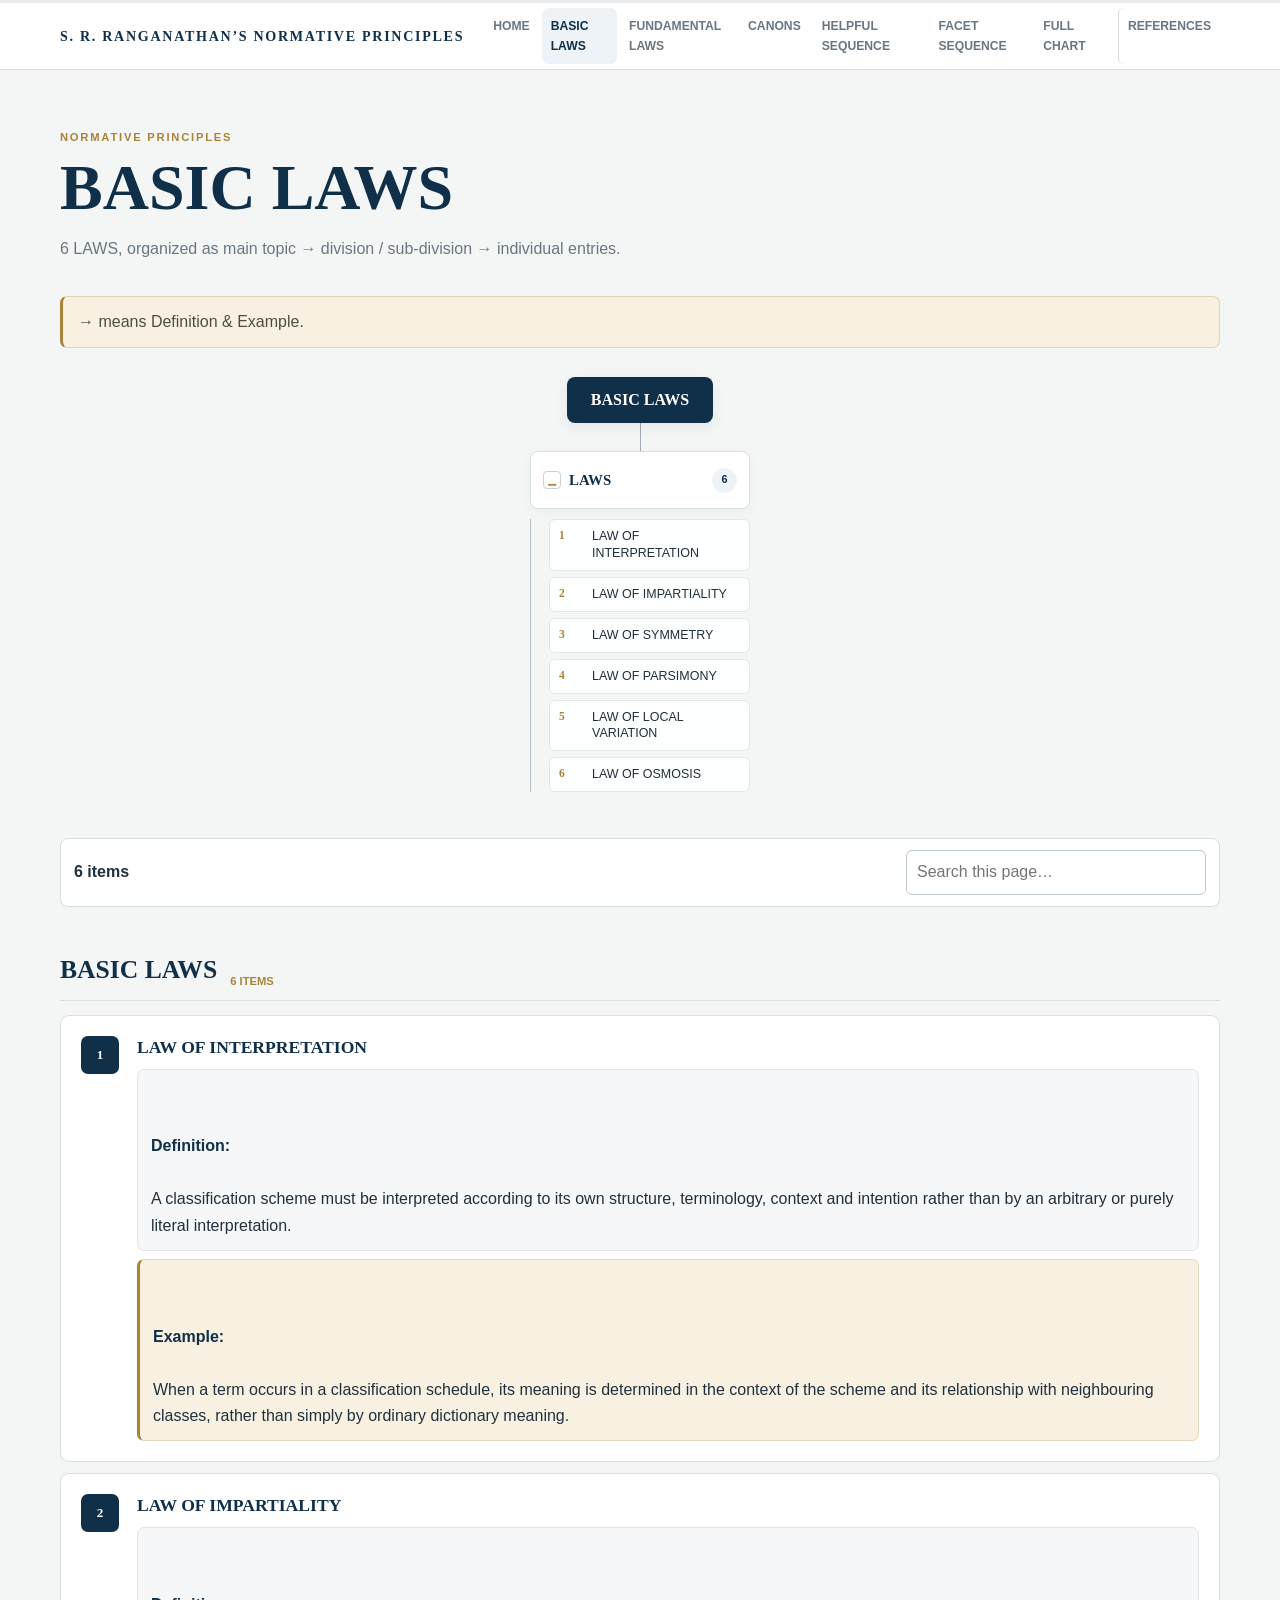
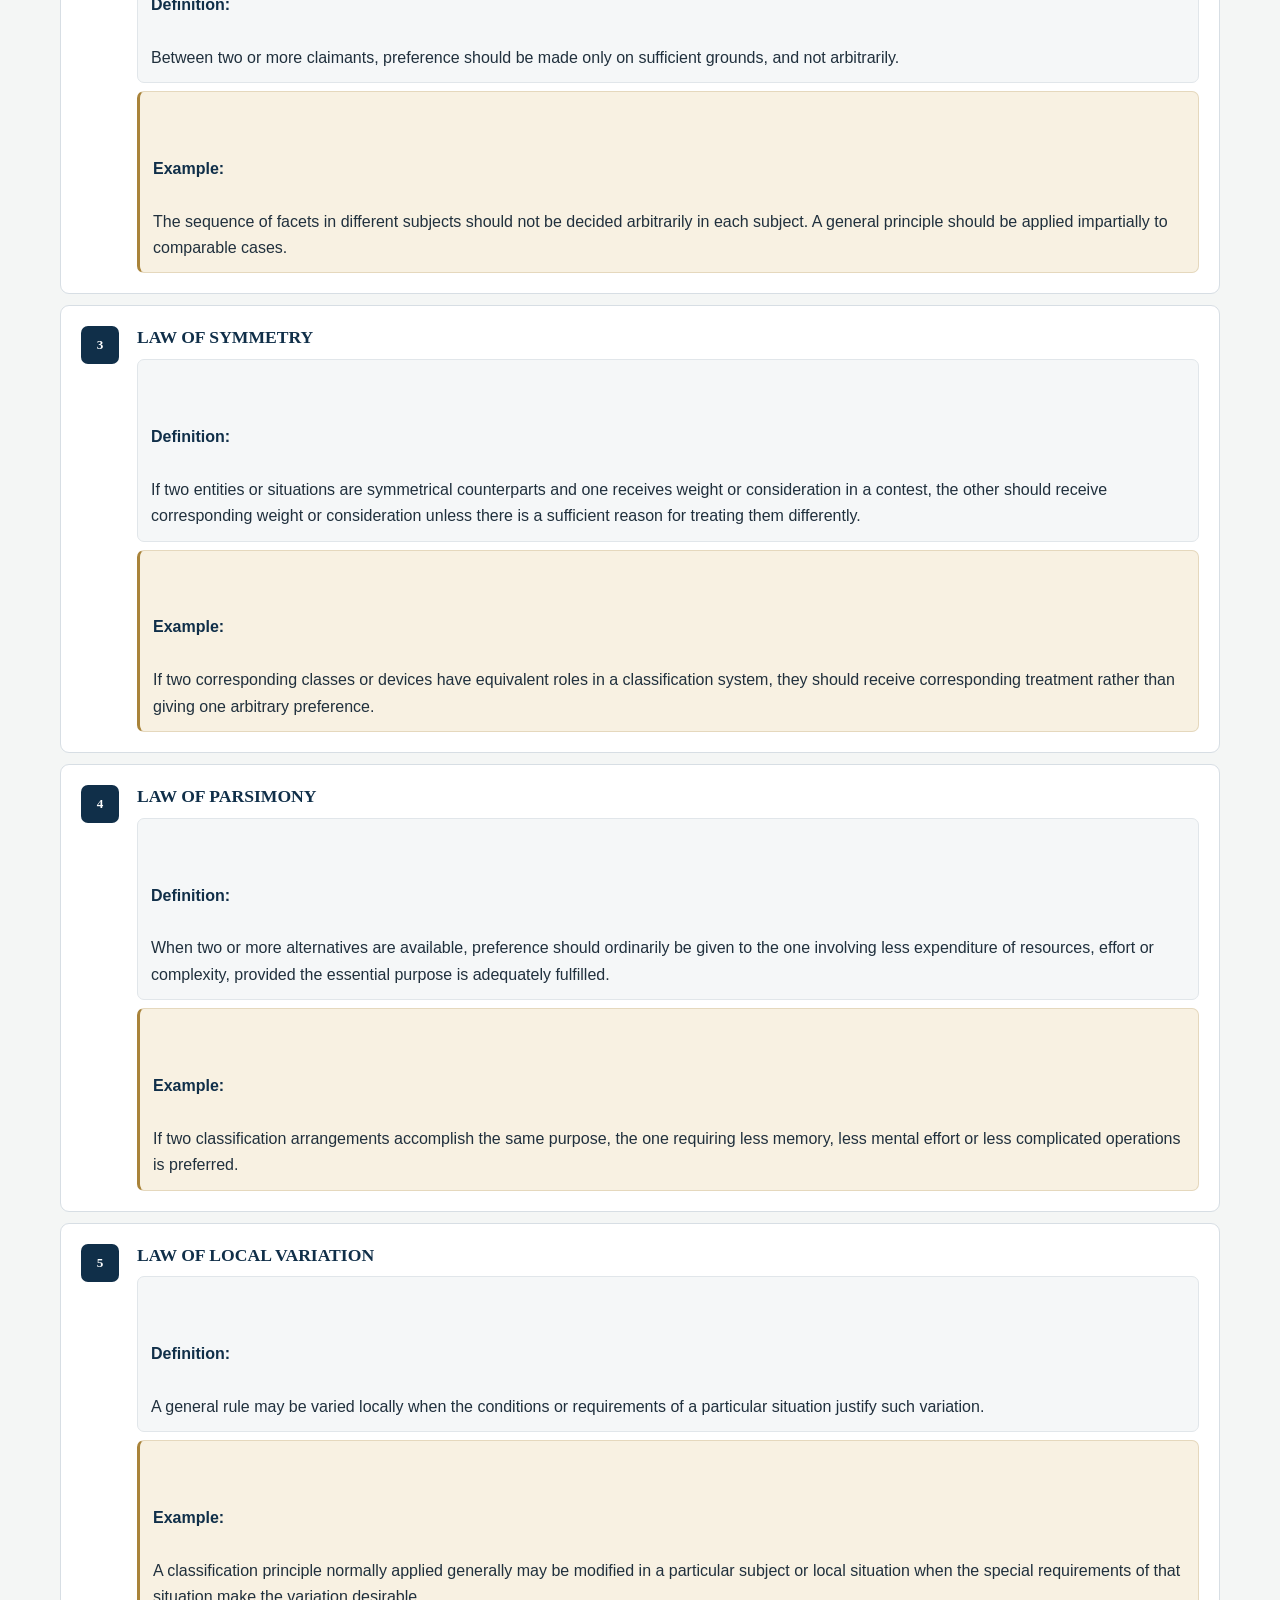
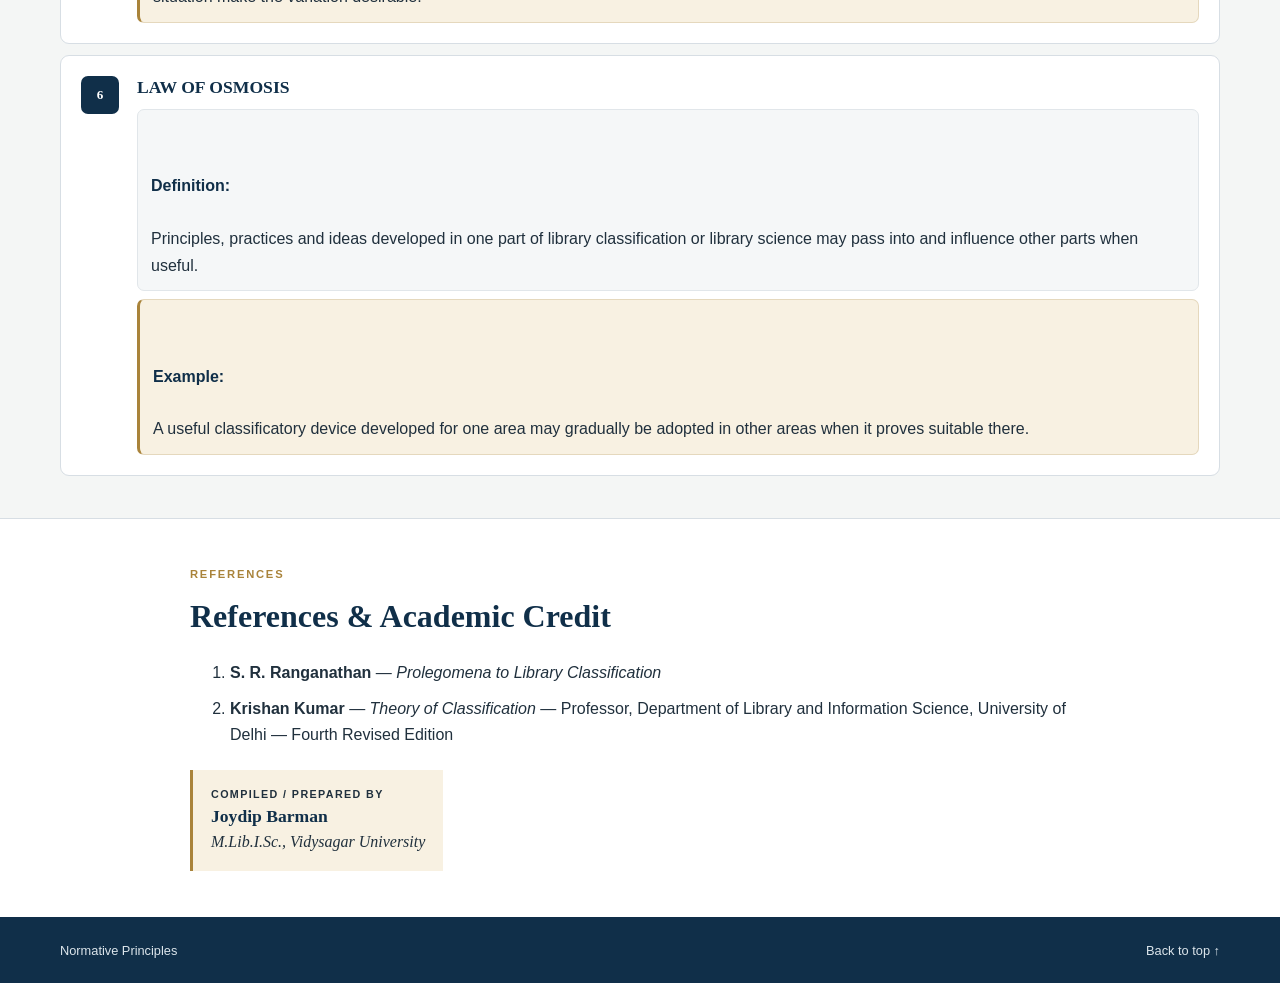
==== basic-laws.html @ 0e92a892 "Add files via upload" ====
<!doctype html>
<!DOCTYPE html>
<!DOCTYPE html>
<!DOCTYPE html>
<html lang="en">
 <head>
  <meta charset="utf-8"/>
  <meta content="width=device-width,initial-scale=1" name="viewport"/>
  <title>
   BASIC LAWS &middot; Normative Principles
  </title>
  <link href="style.css" rel="stylesheet"/>
 </head>
 <body id="top">
  <header class="site-header">
   <div class="progress">
    <span>
    </span>
   </div>
   <div class="nav-wrap">
    <a class="brand" href="index.html">
     S. R. RANGANATHAN&rsquo;S NORMATIVE PRINCIPLES
    </a>
    <button aria-controls="nav" aria-expanded="false" aria-label="Open navigation" class="menu-dots" type="button">
     <i>
     </i>
     <i>
     </i>
     <i>
     </i>
    </button>
    <nav id="nav">
     <a class="" href="index.html">
      HOME
     </a>
     <a class="active" href="basic-laws.html">
      BASIC LAWS
     </a>
     <a class="" href="fundamental-laws.html">
      FUNDAMENTAL LAWS
     </a>
     <a class="" href="canons.html">
      CANONS
     </a>
     <a class="" href="helpful-sequence.html">
      HELPFUL SEQUENCE
     </a>
     <a class="" href="facet-sequence.html">
      FACET SEQUENCE
     </a>
     <a href="full-chart.html">
      FULL CHART
     </a>
     <a class="ref-link" href="#references">
      REFERENCES
     </a>
    </nav>
   </div>
  </header>
  <main class="container">
   <section class="hero">
    <div class="eyebrow">
     NORMATIVE PRINCIPLES
    </div>
    <h1>
     BASIC LAWS
    </h1>
    <p>
     6 LAWS, organized as main topic &rarr; division / sub-division &rarr; individual entries.
    </p>
   </section>
   <div class="page-note">
    &rarr; means Definition &amp; Example.
   </div>
   <section aria-label="BASIC LAWS hierarchy" class="org-chart">
    <div class="org-root">
     BASIC LAWS
    </div>
    <div class="org-trunk">
    </div>
    <ul class="tree-root">
     <li class="tree-group">
      <div class="tree-branch">
       <span aria-hidden="true" class="tree-toggle">
        &minus;
       </span>
       <strong>
        LAWS
       </strong>
       <span class="tree-count">
        6
       </span>
      </div>
      <ul>
       <a class="tree-leaf" href="#item-1">
        <span class="tree-num">
         1
        </span>
        LAW OF INTERPRETATION
       </a>
       <a class="tree-leaf" href="#item-2">
        <span class="tree-num">
         2
        </span>
        LAW OF IMPARTIALITY
       </a>
       <a class="tree-leaf" href="#item-3">
        <span class="tree-num">
         3
        </span>
        LAW OF SYMMETRY
       </a>
       <a class="tree-leaf" href="#item-4">
        <span class="tree-num">
         4
        </span>
        LAW OF PARSIMONY
       </a>
       <a class="tree-leaf" href="#item-5">
        <span class="tree-num">
         5
        </span>
        LAW OF LOCAL VARIATION
       </a>
       <a class="tree-leaf" href="#item-6">
        <span class="tree-num">
         6
        </span>
        LAW OF OSMOSIS
       </a>
      </ul>
     </li>
    </ul>
   </section>
   <div class="tools">
    <strong class="count">
     6 items
    </strong>
    <input class="search" placeholder="Search this page&hellip;" type="search"/>
   </div>
   <section class="section" id="division-0">
    <div class="section-head">
     <h2>
      BASIC LAWS
     </h2>
     <span>
      6 ITEMS
     </span>
    </div>
    <div class="items">
     <article class="item" id="item-1">
      <div class="num">
       1
      </div>
      <div>
       <h3>
        LAW OF INTERPRETATION
       </h3>
       <div class="definition">
        <b>
         Definition:
        </b>
        A classification scheme must be interpreted according to its own structure, terminology, context and intention rather than by an arbitrary or purely literal interpretation.
       </div>
       <div class="example">
        <b>
         Example:
        </b>
        When a term occurs in a classification schedule, its meaning is determined in the context of the scheme and its relationship with neighbouring classes, rather than simply by ordinary dictionary meaning.
       </div>
      </div>
     </article>
     <article class="item" id="item-2">
      <div class="num">
       2
      </div>
      <div>
       <h3>
        LAW OF IMPARTIALITY
       </h3>
       <div class="definition">
        <b>
         Definition:
        </b>
        Between two or more claimants, preference should be made only on sufficient grounds, and not arbitrarily.
       </div>
       <div class="example">
        <b>
         Example:
        </b>
        The sequence of facets in different subjects should not be decided arbitrarily in each subject. A general principle should be applied impartially to comparable cases.
       </div>
      </div>
     </article>
     <article class="item" id="item-3">
      <div class="num">
       3
      </div>
      <div>
       <h3>
        LAW OF SYMMETRY
       </h3>
       <div class="definition">
        <b>
         Definition:
        </b>
        If two entities or situations are symmetrical counterparts and one receives weight or consideration in a contest, the other should receive corresponding weight or consideration unless there is a sufficient reason for treating them differently.
       </div>
       <div class="example">
        <b>
         Example:
        </b>
        If two corresponding classes or devices have equivalent roles in a classification system, they should receive corresponding treatment rather than giving one arbitrary preference.
       </div>
      </div>
     </article>
     <article class="item" id="item-4">
      <div class="num">
       4
      </div>
      <div>
       <h3>
        LAW OF PARSIMONY
       </h3>
       <div class="definition">
        <b>
         Definition:
        </b>
        When two or more alternatives are available, preference should ordinarily be given to the one involving less expenditure of resources, effort or complexity, provided the essential purpose is adequately fulfilled.
       </div>
       <div class="example">
        <b>
         Example:
        </b>
        If two classification arrangements accomplish the same purpose, the one requiring less memory, less mental effort or less complicated operations is preferred.
       </div>
      </div>
     </article>
     <article class="item" id="item-5">
      <div class="num">
       5
      </div>
      <div>
       <h3>
        LAW OF LOCAL VARIATION
       </h3>
       <div class="definition">
        <b>
         Definition:
        </b>
        A general rule may be varied locally when the conditions or requirements of a particular situation justify such variation.
       </div>
       <div class="example">
        <b>
         Example:
        </b>
        A classification principle normally applied generally may be modified in a particular subject or local situation when the special requirements of that situation make the variation desirable.
       </div>
      </div>
     </article>
     <article class="item" id="item-6">
      <div class="num">
       6
      </div>
      <div>
       <h3>
        LAW OF OSMOSIS
       </h3>
       <div class="definition">
        <b>
         Definition:
        </b>
        Principles, practices and ideas developed in one part of library classification or library science may pass into and influence other parts when useful.
       </div>
       <div class="example">
        <b>
         Example:
        </b>
        A useful classificatory device developed for one area may gradually be adopted in other areas when it proves suitable there.
       </div>
      </div>
     </article>
    </div>
   </section>
  </main>
  <section class="references" id="references">
   <div class="container narrow">
    <div class="label">
     REFERENCES
    </div>
    <h2>
     References &amp; Academic Credit
    </h2>
    <ol>
     <li>
      <strong>
       S. R. Ranganathan
      </strong>
      &mdash;
      <em>
       Prolegomena to Library Classification
      </em>
     </li>
     <li>
      <strong>
       Krishan Kumar
      </strong>
      &mdash;
      <em>
       Theory of Classification
      </em>
      &mdash; Professor, Department of Library and Information Science, University of Delhi &mdash; Fourth Revised Edition
     </li>
    </ol>
    <div class="credit">
     <span>
      COMPILED / PREPARED BY
     </span>
     <strong>
      Joydip Barman
     </strong>
     <em>
      M.Lib.I.Sc., Vidysagar University
     </em>
    </div>
   </div>
  </section>
  <footer>
   <div class="container footer-in">
    <span>
     Normative Principles
    </span>
    <a href="#top">
     Back to top &uarr;
    </a>
   </div>
  </footer>
  <script src="site.js">
  </script>
 </body>
</html>
---- style.css ----
*{box-sizing:border-box}html{scroll-behavior:smooth}:root{--navy:#102f49;--ink:#20303d;--gold:#a9833a;--paper:#f4f6f5;--line:#d7dee4;--muted:#687783;--soft:#edf3f6;--cream:#f8f1e2;--max:1160px}body{margin:0;background:var(--paper);color:var(--ink);font:16px/1.65 Inter,Segoe UI,Arial,sans-serif}.container{width:min(var(--max),calc(100% - 40px));margin:auto}.narrow{max-width:900px}.site-header{position:sticky;top:0;z-index:50;background:#fffffff5;border-bottom:1px solid var(--line);backdrop-filter:blur(10px)}.progress{height:3px;background:#e8ecef}.progress span{display:block;width:0;height:100%;background:var(--gold)}.nav-wrap{min-height:66px;width:min(var(--max),calc(100% - 40px));margin:auto;display:flex;align-items:center;gap:20px}.brand{font:700 .88rem Georgia,serif;letter-spacing:.12em;color:var(--navy);text-decoration:none;white-space:nowrap}nav{margin-left:auto;display:flex;gap:3px}nav a{font-size:.76rem;font-weight:800;color:var(--muted);text-decoration:none;padding:8px 9px;border-radius:6px}nav a:hover,nav a.active{background:var(--soft);color:var(--navy)}.menu-btn{display:none;margin-left:auto;background:#fff;border:1px solid var(--line);border-radius:7px;padding:8px 11px;color:var(--navy);font-weight:800}.hero{padding:58px 0 34px}.eyebrow,.label{font-size:.7rem;letter-spacing:.16em;font-weight:900;color:var(--gold)}h1,h2,h3{font-family:Georgia,"Times New Roman",serif;color:var(--navy)}.hero h1{font-size:clamp(2.2rem,5vw,4rem);line-height:1.08;margin:7px 0 13px}.hero p{max-width:780px;color:var(--muted);margin:0}.chart{margin:12px auto 48px}.chart-root{width:max-content;max-width:100%;margin:auto;background:var(--navy);color:#fff;padding:14px 22px;border-radius:8px;text-align:center;font:700 1rem Georgia,serif}.connector{width:1px;height:27px;background:#aab6bf;margin:auto}.branches{display:grid;grid-template-columns:repeat(auto-fit,minmax(220px,1fr));gap:11px;position:relative}.branches:before{content:"";position:absolute;left:10%;right:10%;top:-14px;height:1px;background:#aab6bf}.branch{position:relative;background:#fff;border:1px solid var(--line);border-radius:9px;padding:14px 15px;text-decoration:none;min-height:72px;box-shadow:0 4px 13px #102f4908}.branch:before{content:"";position:absolute;top:-14px;left:50%;height:14px;width:1px;background:#aab6bf}.branch strong{display:block;color:var(--navy);font:700 1rem Georgia,serif}.branch small{color:var(--muted);font-size:.76rem}.page-note{background:var(--cream);border:1px solid #e1d3b4;border-left:3px solid var(--gold);padding:12px 15px;border-radius:7px;margin-bottom:25px;color:#514c40}.section{margin:42px 0}.section-head{display:flex;align-items:end;gap:13px;border-bottom:1px solid var(--line);padding-bottom:9px;margin-bottom:14px}.section-head h2{margin:0;font-size:1.6rem}.section-head span{font-size:.7rem;color:var(--gold);font-weight:900}.items{display:grid;gap:11px}.item{background:#fff;border:1px solid var(--line);border-radius:9px;padding:20px;display:grid;grid-template-columns:40px 1fr;gap:16px;scroll-margin-top:88px}.num{width:38px;height:38px;background:var(--navy);color:#fff;border-radius:7px;display:grid;place-items:center;font:700 .82rem Georgia,serif}.item h3{font-size:1.1rem;line-height:1.3;margin:0 0 10px}.definition{background:#f5f7f8;border:1px solid #e1e6ea;padding:11px 13px;border-radius:7px;white-space:pre-line}.example{background:var(--cream);border:1px solid #e5d8bd;border-left:3px solid var(--gold);padding:11px 13px;border-radius:7px;margin-top:8px;white-space:pre-line}.definition b,.example b{color:var(--navy)}.tools{display:flex;justify-content:space-between;align-items:center;background:#fff;border:1px solid var(--line);border-radius:8px;padding:11px 13px;margin:15px 0}.search{width:300px;max-width:55%;padding:8px 10px;border:1px solid #bcc7cf;border-radius:6px;font:inherit}.hidden{display:none}.references{margin-top:30px;background:#fff;border-top:1px solid var(--line);padding:46px 0}.references h2{margin:7px 0 17px;font-size:2rem}.references li{margin:9px 0}.credit{margin-top:22px;padding:16px 18px;border-left:3px solid var(--gold);background:var(--cream);display:grid;gap:2px;width:max-content;max-width:100%}.credit span{font-size:.67rem;font-weight:900;letter-spacing:.13em}.credit strong{font:700 1.1rem Georgia,serif;color:var(--navy)}.credit em{font-family:Georgia,serif}footer{background:var(--navy);color:#dce5eb}.footer-in{min-height:66px;display:flex;justify-content:space-between;align-items:center;font-size:.8rem}.footer-in a{color:#dce5eb;text-decoration:none}.home{text-align:center;padding:52px 0 30px}.portrait{width:195px;height:223px;object-fit:cover;border:5px solid #fff;outline:1px solid var(--line);box-shadow:0 9px 24px #102f4914}.home h1{font-size:clamp(2.7rem,7vw,5.2rem);margin:20px 0 10px;line-height:1.02;letter-spacing:.025em}.subtitle{color:var(--muted);max-width:760px;margin:auto}.home-chart{margin-top:35px}.home .branch:last-child{grid-column:1/-1;max-width:520px;width:100%;justify-self:center}@media(max-width:900px){.menu-btn{display:block}nav{display:none;position:absolute;left:20px;right:20px;top:69px;background:#fff;border:1px solid var(--line);padding:8px;border-radius:8px;box-shadow:0 12px 30px #102f4914}nav.open{display:grid;grid-template-columns:1fr 1fr}.branches{grid-template-columns:1fr}.branches:before,.branch:before{display:none}}@media(max-width:620px){.container,.nav-wrap{width:min(var(--max),calc(100% - 24px))}.hero{padding-top:35px}.item{grid-template-columns:1fr;padding:17px}.tools{flex-direction:column;align-items:stretch}.search{max-width:none;width:100%}.home{padding-top:34px}.home h1{font-size:2.35rem}.credit{width:100%}}
/* ORGANIZED HIERARCHY CHART */
.org-chart{margin:22px 0 46px;padding:4px 0 0;overflow-x:auto}
.org-root{position:relative;width:max-content;max-width:100%;margin:0 auto;background:var(--navy);color:#fff;padding:14px 25px;border-radius:8px;text-align:center;font:700 1.02rem Georgia,"Times New Roman",serif;box-shadow:0 7px 18px #102f4914}
.org-trunk{height:28px;width:1px;background:#9eabb4;margin:0 auto}
.tree-root,.tree-root ul{list-style:none;margin:0;padding:0}
.tree-root{display:flex;justify-content:center;gap:12px;position:relative;min-width:max-content}
.tree-root>.tree-group{position:relative;width:220px}
.tree-root>.tree-group:before{content:"";position:absolute;top:-14px;left:50%;height:14px;width:1px;background:#9eabb4}
.tree-root>.tree-group:after{content:"";position:absolute;top:-14px;left:calc(50% - 50vw);right:calc(50% - 50vw);height:1px;background:#b2bdc4;z-index:-1}
.tree-root>.tree-group:first-child:after{left:50%}
.tree-root>.tree-group:last-child:after{right:50%}
.tree-branch{display:flex;align-items:center;gap:8px;background:#fff;border:1px solid var(--line);border-radius:8px;min-height:58px;padding:11px 12px;box-shadow:0 4px 13px #102f4908;color:var(--navy)}
.tree-link{text-decoration:none}
.tree-branch strong{font:700 .93rem/1.28 Georgia,"Times New Roman",serif;flex:1}
.tree-count{margin-left:auto;min-width:25px;height:25px;border-radius:50%;display:grid;place-items:center;background:var(--soft);color:var(--blue);font-size:.68rem;font-weight:900}
.tree-toggle{width:18px;height:18px;border:1px solid #c6d0d6;border-radius:4px;display:grid;place-items:center;color:var(--gold);font-weight:900;flex:0 0 18px}
.tree-group>ul{margin-top:10px;padding-left:18px;border-left:1px solid #b7c1c8;display:grid;gap:6px}
.tree-group>ul .tree-group{position:relative}
.tree-group>ul .tree-group:before{content:"";position:absolute;left:-18px;top:29px;width:18px;height:1px;background:#b7c1c8}
.tree-group>ul .tree-group>ul{margin-top:7px}
.tree-leaf{display:flex;align-items:flex-start;gap:8px;background:#fdfefe;border:1px solid #e2e7ea;border-radius:6px;padding:8px 9px;text-decoration:none;color:var(--ink);font-size:.78rem;line-height:1.35}
.tree-leaf:hover,.tree-link:hover{border-color:#aebdc7;background:var(--soft)}
.tree-num{flex:0 0 25px;font:700 .72rem Georgia,serif;color:var(--gold);padding-top:1px}
.home-org-chart{overflow:visible}
.home-tree-root{min-width:0}
@media(max-width:1000px){
  .org-chart{overflow-x:auto;padding-bottom:10px}
  .tree-root{justify-content:flex-start}
  .tree-root>.tree-group{width:205px}
}
@media(max-width:620px){
  .org-chart{margin-left:-6px;margin-right:-6px}
  .org-root{font-size:.92rem;padding:12px 17px}
  .tree-root>.tree-group{width:190px}
  .tree-branch strong{font-size:.84rem}
}

/* FINAL FULL HIERARCHY CHART */
.menu-dots{display:none;width:40px;height:40px;border:1px solid var(--line);border-radius:8px;background:#fff;align-items:center;justify-content:center;gap:3px;cursor:pointer}
.menu-dots i{display:block;width:4px;height:4px;border-radius:50%;background:var(--navy)}
.ref-link{border-left:1px solid var(--line);margin-left:5px}
.full-tree-section{width:min(var(--max),calc(100% - 40px));margin:52px auto 70px}
.full-tree-heading{display:flex;align-items:end;justify-content:space-between;gap:20px;border-bottom:1px solid var(--line);padding-bottom:16px;margin-bottom:20px}
.full-tree-heading h2{margin:6px 0 4px;font-size:clamp(1.55rem,3vw,2.25rem)}
.full-tree-heading p{margin:0;color:var(--muted);font-size:.88rem}
.tree-all{border:1px solid var(--line);background:#fff;color:var(--navy);border-radius:7px;padding:9px 12px;font-weight:800;cursor:pointer;white-space:nowrap}
.full-tree-frame{background:#fff;border:1px solid var(--line);border-radius:14px;padding:28px 30px;box-shadow:0 7px 25px #102f4908;overflow-x:auto}
.full-tree-root{width:max-content;max-width:100%;margin:auto;background:var(--navy);color:#fff;border-radius:8px;padding:14px 22px;text-align:center;font:700 1.02rem Georgia,serif}
.full-tree-line{height:28px;width:1px;background:#a7b3bc;margin:auto}
.full-tree-list{list-style:none;margin:0;padding:0;display:grid;grid-template-columns:repeat(5,minmax(170px,1fr));gap:10px;position:relative;min-width:920px}
.full-tree-list:before{content:"";position:absolute;top:-14px;left:10%;right:10%;height:1px;background:#aab6bf}
.ft-main{position:relative}
.ft-main:before{content:"";position:absolute;top:-14px;left:50%;width:1px;height:14px;background:#aab6bf}
.ft-main-head,.ft-division-head,.ft-sub-head{display:flex;align-items:center;gap:7px;border:1px solid var(--line);background:#fbfcfd;border-radius:8px;padding:10px 9px;min-height:52px}
.ft-main-head{background:#f4f7f8;border-top:3px solid var(--gold)}
.ft-main-head a{text-decoration:none;flex:1}.ft-main-head strong,.ft-division-head strong,.ft-sub-head strong{font:700 .83rem/1.3 Georgia,serif;color:var(--navy);flex:1}
.ft-main-head>span,.ft-division-head>span,.ft-sub-head>span{font-size:.65rem;font-weight:900;color:var(--gold)}
.ft-toggle{width:19px;height:19px;flex:0 0 19px;border:1px solid #c7d0d6;border-radius:4px;background:#fff;color:var(--gold);font-weight:900;cursor:pointer;line-height:1}
.ft-main>ul,.ft-division>ul,.ft-sub>ul{list-style:none;margin:7px 0 0;padding-left:13px;border-left:1px solid #bcc6cc;display:grid;gap:5px}
.ft-division-head,.ft-sub-head{min-height:45px;background:#fff}
.ft-sub-head{min-height:40px;background:#f9fafb}
.ft-leaf{display:flex;gap:7px;align-items:flex-start;text-decoration:none;color:var(--ink);font-size:.72rem;line-height:1.3;padding:6px 7px;border:1px solid #e5e9ec;border-radius:6px;background:#fff}
.ft-leaf:hover{background:var(--soft);border-color:#b8c5cd}
.ft-leaf span{flex:0 0 23px;color:var(--gold);font-weight:900;font-family:Georgia,serif}
.full-tree-frame ul[hidden]{display:none}
@media(max-width:900px){
 .menu-dots{display:flex;margin-left:auto}
 .site-header nav{display:none}
 .site-header nav.open{display:grid;grid-template-columns:1fr 1fr;position:absolute;left:20px;right:20px;top:69px;background:#fff;border:1px solid var(--line);padding:8px;border-radius:9px;box-shadow:0 12px 30px #102f4914}
 .site-header nav.open .ref-link{border-left:0;margin-left:0}
 .full-tree-section{width:min(100% - 24px,var(--max))}
}
@media(max-width:620px){
 .brand{font-size:.73rem;letter-spacing:.06em;max-width:calc(100% - 55px);white-space:normal;line-height:1.2}
 .site-header nav.open{grid-template-columns:1fr}
 .full-tree-heading{display:block}
 .tree-all{margin-top:12px}
 .full-tree-frame{padding:20px 14px}
}

/* NUMBERED FULL ORGANIZED CHART */
.numbered-chart{padding:30px 34px;background:linear-gradient(180deg,#fff,#fbfcfd)}
.num-tree-main,.num-tree-list{list-style:none;margin:0;padding:0}
.num-tree-main{display:grid;grid-template-columns:repeat(5,minmax(180px,1fr));gap:12px;position:relative;min-width:980px}
.num-tree-main:before{content:"";position:absolute;top:-15px;left:10%;right:10%;height:1px;background:#aab6bf}
.num-tree-main>.num-group{position:relative}
.num-tree-main>.num-group:before{content:"";position:absolute;top:-15px;left:50%;width:1px;height:15px;background:#aab6bf}
.num-head{display:flex;align-items:center;gap:7px;min-height:56px;padding:9px 10px;background:#f5f8fa;border:1px solid #ccd7de;border-top:3px solid var(--gold);border-radius:8px}
.num-head a{flex:1;text-decoration:none}
.num-head strong,.num-head a{font:700 .82rem/1.25 Georgia,serif;color:var(--navy)}
.num-head .code,.num-subhead .code{font:700 .69rem Georgia,serif;color:var(--gold);min-width:29px}
.num-count{margin-left:auto;background:var(--soft);color:var(--blue);border-radius:12px;padding:2px 7px;font-size:.62rem;font-weight:900}
.num-toggle{width:19px;height:19px;flex:0 0 19px;border:1px solid #c5d0d6;background:#fff;border-radius:4px;color:var(--gold);font-weight:900;cursor:pointer}
.num-tree-list{margin:7px 0 0 12px;padding-left:12px;border-left:1px solid #b8c3ca;display:grid;gap:6px}
.num-group>.num-tree-list>.num-group:before{content:"";position:absolute;left:-13px;top:28px;width:12px;height:1px;background:#b8c3ca}
.num-group{position:relative}
.num-subhead{display:flex;align-items:center;gap:7px;min-height:43px;padding:8px 9px;background:#fff;border:1px solid var(--line);border-radius:7px}
.num-subhead strong{flex:1;color:var(--navy);font:700 .78rem/1.25 Georgia,serif}
.num-leaf{display:flex;gap:8px;align-items:flex-start;padding:7px 8px;background:#fff;border:1px solid #e1e7ea;border-radius:6px;text-decoration:none;color:var(--ink);font-size:.7rem;line-height:1.3}
.num-leaf:hover{background:var(--soft);border-color:#b6c4cc}
.num-leaf span{flex:0 0 27px;color:var(--gold);font:700 .69rem Georgia,serif}
.num-leaf b{font-weight:650}
.root-number{display:inline-grid;place-items:center;width:23px;height:23px;margin-right:7px;border-radius:50%;background:#fff;color:var(--navy);font:700 .68rem Georgia,serif}
@media(max-width:900px){.numbered-chart{padding:22px 16px}.num-tree-main{justify-content:start}}

/* ORG-CHART VISUAL — reference-style hierarchy */
.org-section{margin-top:58px}
.org-canvas{background:#fff;border:1px solid var(--line);border-radius:16px;padding:34px 26px 42px;overflow-x:auto;box-shadow:0 10px 30px #102f490a}
.org-root{width:max-content;max-width:100%;margin:0 auto;background:var(--navy);color:#fff;border-radius:8px;padding:14px 24px;display:flex;align-items:center;gap:9px;font:700 1rem Georgia,serif;box-shadow:0 5px 14px #102f4912}
.root-code{display:inline-grid;place-items:center;width:23px;height:23px;background:#fff;color:var(--navy);border-radius:50%;font-size:.68rem}
.root-stem{height:32px;width:1px;background:#8f9da7;margin:0 auto}
.org-columns{display:grid;grid-template-columns:repeat(5,minmax(205px,1fr));gap:12px;min-width:1080px;position:relative}
.org-columns:before{content:"";position:absolute;left:10%;right:10%;top:0;height:1px;background:#8f9da7}
.org-column{position:relative;padding-top:15px}
.org-column:before{content:"";position:absolute;top:0;left:50%;height:15px;width:1px;background:#8f9da7}
.org-main{min-height:68px;background:#f4f6f7;border:1px solid #bfcbd2;border-top:3px solid var(--gold);border-radius:8px;padding:11px 10px;display:flex;align-items:center;gap:7px;text-decoration:none;box-shadow:0 4px 12px #102f4908}
.org-main-code{color:var(--gold);font:700 .8rem Georgia,serif}
.org-main-title{color:var(--navy);font:700 .88rem/1.25 Georgia,serif;flex:1}
.org-badge{font:800 .62rem Inter,Arial,sans-serif;color:var(--blue);background:#eaf0f3;border-radius:12px;padding:3px 7px;white-space:nowrap}
.org-stem{height:22px;width:1px;background:#a5b1b9;margin:0 auto}
.org-divisions{display:grid;gap:10px}
.org-division{position:relative}
.org-division:before{content:"";position:absolute;top:-10px;left:50%;height:10px;width:1px;background:#a5b1b9}
.org-division-head{display:flex;align-items:center;gap:6px;min-height:50px;padding:9px;background:#fff;border:1px solid #cbd5db;border-radius:7px}
.org-division-head strong{font:700 .78rem/1.25 Georgia,serif;color:var(--navy);flex:1}
.org-code{font:700 .65rem Georgia,serif;color:var(--gold);min-width:31px}
.org-division-body{border-left:1px solid #b5c0c7;margin:5px 0 0 13px;padding-left:10px;display:grid;gap:7px}
.org-sub{position:relative}
.org-sub:before{content:"";position:absolute;left:-11px;top:22px;width:10px;height:1px;background:#b5c0c7}
.org-sub-head{display:flex;align-items:center;gap:5px;min-height:42px;background:#f8fafb;border:1px solid #d7dfe4;border-radius:6px;padding:7px}
.org-sub-head strong{font:700 .72rem/1.25 Georgia,serif;color:var(--navy);flex:1}
.org-leaves{display:grid;gap:4px;margin-top:4px}
.org-leaf{display:flex;align-items:flex-start;gap:6px;padding:6px 7px;background:#fff;border:1px solid #e2e7ea;border-radius:5px;text-decoration:none;color:var(--ink);font-size:.66rem;line-height:1.25}
.org-leaf:hover{background:var(--soft);border-color:#aebdc6}
.org-num{flex:0 0 25px;color:var(--gold);font:700 .62rem Georgia,serif}
.org-actions{display:flex;gap:8px}
.org-section .tree-all{background:#fff;border:1px solid var(--line)}
@media(max-width:900px){
 .org-canvas{padding:26px 18px 35px}
 .org-columns{grid-template-columns:repeat(5,200px)}
 .full-tree-heading{align-items:flex-start}
}
@media(max-width:620px){
 .org-section{margin-top:38px}
 .org-canvas{border-radius:10px;padding:20px 12px 28px}
 .org-root{font-size:.86rem;padding:12px 16px}
 .org-columns{min-width:1000px}
}

/* DEDICATED CLASSIC ORGANIZATION CHART */
.dedicated-chart{width:min(1500px,calc(100% - 40px));margin:64px auto 78px}.dedicated-chart-head{display:flex;align-items:flex-end;justify-content:space-between;gap:20px;margin-bottom:22px;padding-bottom:15px;border-bottom:1px solid var(--line)}.dedicated-chart-head h2{margin:6px 0 3px;font-size:clamp(1.5rem,3vw,2.3rem)}.dedicated-chart-head p{margin:0;color:var(--muted);font-size:.88rem}.chart-actions{display:flex;gap:7px;flex-wrap:wrap}.chart-action{background:#fff;border:1px solid var(--line);border-radius:7px;padding:8px 11px;color:var(--navy);font-size:.75rem;font-weight:800;cursor:pointer}.dedicated-chart-canvas{position:relative;background:#fff;border:1px solid var(--line);border-radius:14px;padding:34px 28px 42px;overflow-x:auto;box-shadow:0 12px 32px #102f490b}.chart-root-box{position:relative;z-index:2;width:max-content;max-width:100%;margin:auto;min-width:310px;padding:16px 25px;background:#fff;border:1.5px solid #526675;border-radius:9px;text-align:center;box-shadow:0 5px 15px #102f4910}.chart-root-box span{display:block;color:var(--gold);font:800 .66rem Georgia,serif;letter-spacing:.1em;margin-bottom:4px}.chart-root-box strong{display:block;color:var(--navy);font:700 1.08rem Georgia,serif}.root-stem{height:35px;width:1.5px;background:#71808a;margin:auto}.main-rail{position:absolute;top:145px;left:10%;right:10%;height:1.5px;background:#7f8d95}.main-cards{position:relative;display:grid;grid-template-columns:repeat(5,minmax(220px,1fr));gap:18px;min-width:1160px}.org-main-card{position:relative}.org-main-card:before{content:"";position:absolute;top:-35px;left:50%;width:1.5px;height:35px;background:#7f8d95}.org-main-head{position:relative;z-index:2;display:grid;grid-template-columns:28px 1fr auto;align-items:center;gap:8px;min-height:72px;padding:12px 13px;background:#f1f4f5;border:1.5px solid #71818c;border-radius:9px;text-decoration:none;box-shadow:0 4px 12px #102f4909}.org-main-head:hover{background:#eaf0f3}.org-main-code,.org-code{font:800 .7rem Georgia,serif;color:var(--gold)}.org-main-title{font:700 .9rem/1.25 Georgia,serif;color:var(--navy)}.org-main-count,.org-total{background:#fff;border:1px solid #d6dfe4;border-radius:12px;padding:2px 7px;color:var(--blue);font-size:.62rem;font-weight:900}.org-main-line{height:23px;width:1px;background:#7f8d95;margin:auto}.org-divisions{position:relative;padding-left:13px;border-left:1px solid #aeb9c0;display:grid;gap:8px}.org-division{position:relative}.org-division:before{content:"";position:absolute;left:-14px;top:25px;width:14px;height:1px;background:#aeb9c0}.org-division-head{display:grid;grid-template-columns:35px 1fr auto;align-items:center;gap:6px;min-height:52px;padding:9px 10px;background:#fff;border:1px solid #cbd5db;border-radius:8px}.org-division-head strong,.org-sub-head strong{font:700 .76rem/1.25 Georgia,serif;color:var(--navy)}.org-leaves{display:grid;gap:5px;margin:6px 0 0 11px;padding-left:10px;border-left:1px solid #c8d1d6}.org-subdivision{margin-top:6px}.org-sub-head{display:grid;grid-template-columns:42px 1fr auto;align-items:center;gap:5px;min-height:45px;padding:8px 9px;background:#f8fafb;border:1px solid #d7dfe3;border-radius:7px}.org-leaf{position:relative;display:grid;grid-template-columns:29px 1fr;gap:5px;padding:7px 8px;background:#fff;border:1px solid #e0e6e9;border-radius:6px;text-decoration:none;color:var(--ink);font-size:.69rem;line-height:1.25}.org-leaf:before{content:"";position:absolute;left:-11px;top:50%;width:10px;height:1px;background:#c8d1d6}.org-leaf span{color:var(--gold);font:800 .66rem Georgia,serif}.org-leaf strong{font-weight:650}.org-leaf:hover{background:var(--soft);border-color:#b7c5cd}.chart-key{display:flex;justify-content:center;align-items:center;gap:7px;flex-wrap:wrap;color:var(--muted);font-size:.7rem;padding-top:14px}.key-box{width:13px;height:13px;background:#f1f4f5;border:1px solid #71818c;border-radius:3px}.key-line{width:24px;height:1px;background:#7f8d95}.key-number{color:var(--gold);font-weight:900}.dedicated-chart-canvas.is-collapsed .org-divisions{display:none}.dedicated-chart-canvas.is-collapsed .org-main-line{height:0}@media(max-width:1100px){.dedicated-chart{width:calc(100% - 24px)}.dedicated-chart-head{display:block}.chart-actions{margin-top:12px}}@media(max-width:620px){.dedicated-chart-canvas{padding:28px 14px 34px}.chart-root-box{min-width:260px}.main-cards{min-width:1080px}.dedicated-chart-head h2{font-size:1.4rem}}

/* FULL CHART PAGE */
.chart-page-hero{width:min(1180px,calc(100% - 40px));margin:58px auto 8px;text-align:center}.chart-page-hero h1{margin:7px 0 10px;font-size:clamp(2rem,4.2vw,3.3rem)}.chart-page-hero p{max-width:760px;margin:auto;color:var(--muted)}.full-chart-page{margin-top:30px}.full-chart-page .dedicated-chart-canvas{min-height:520px}
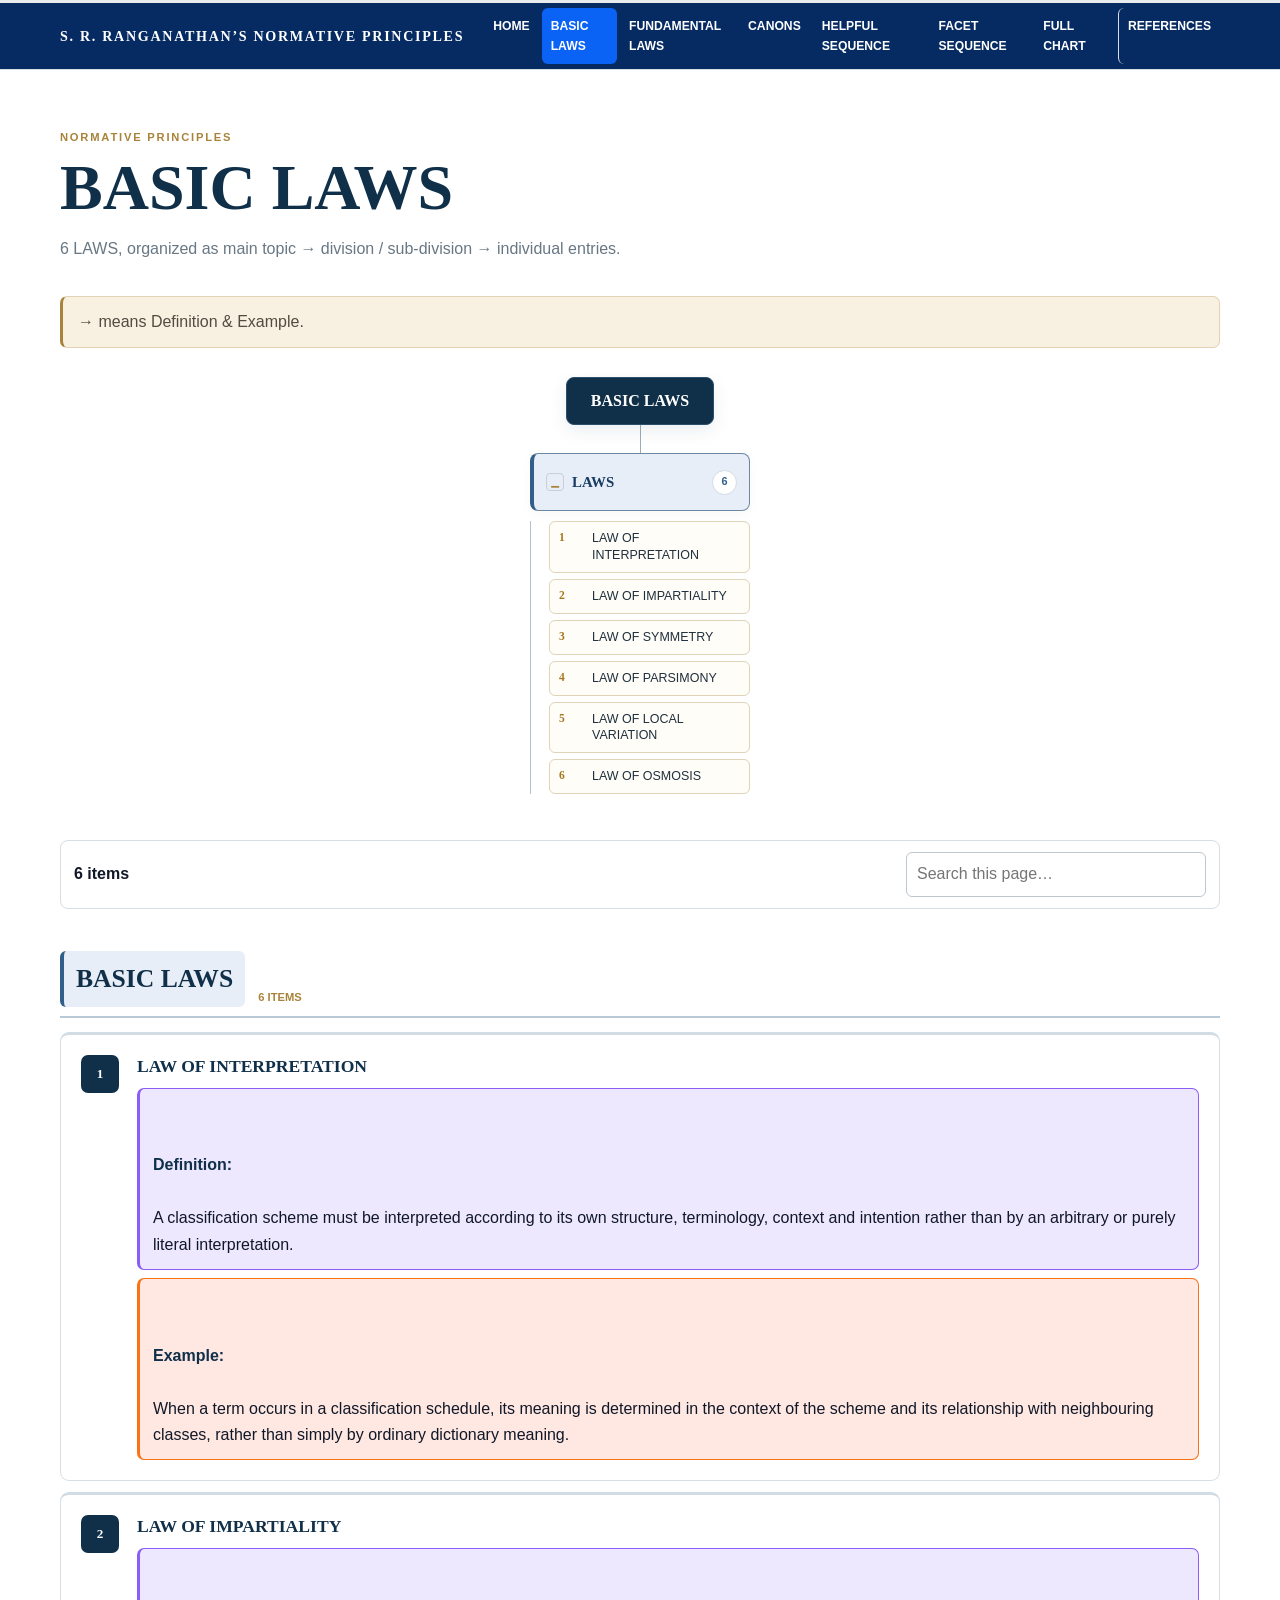
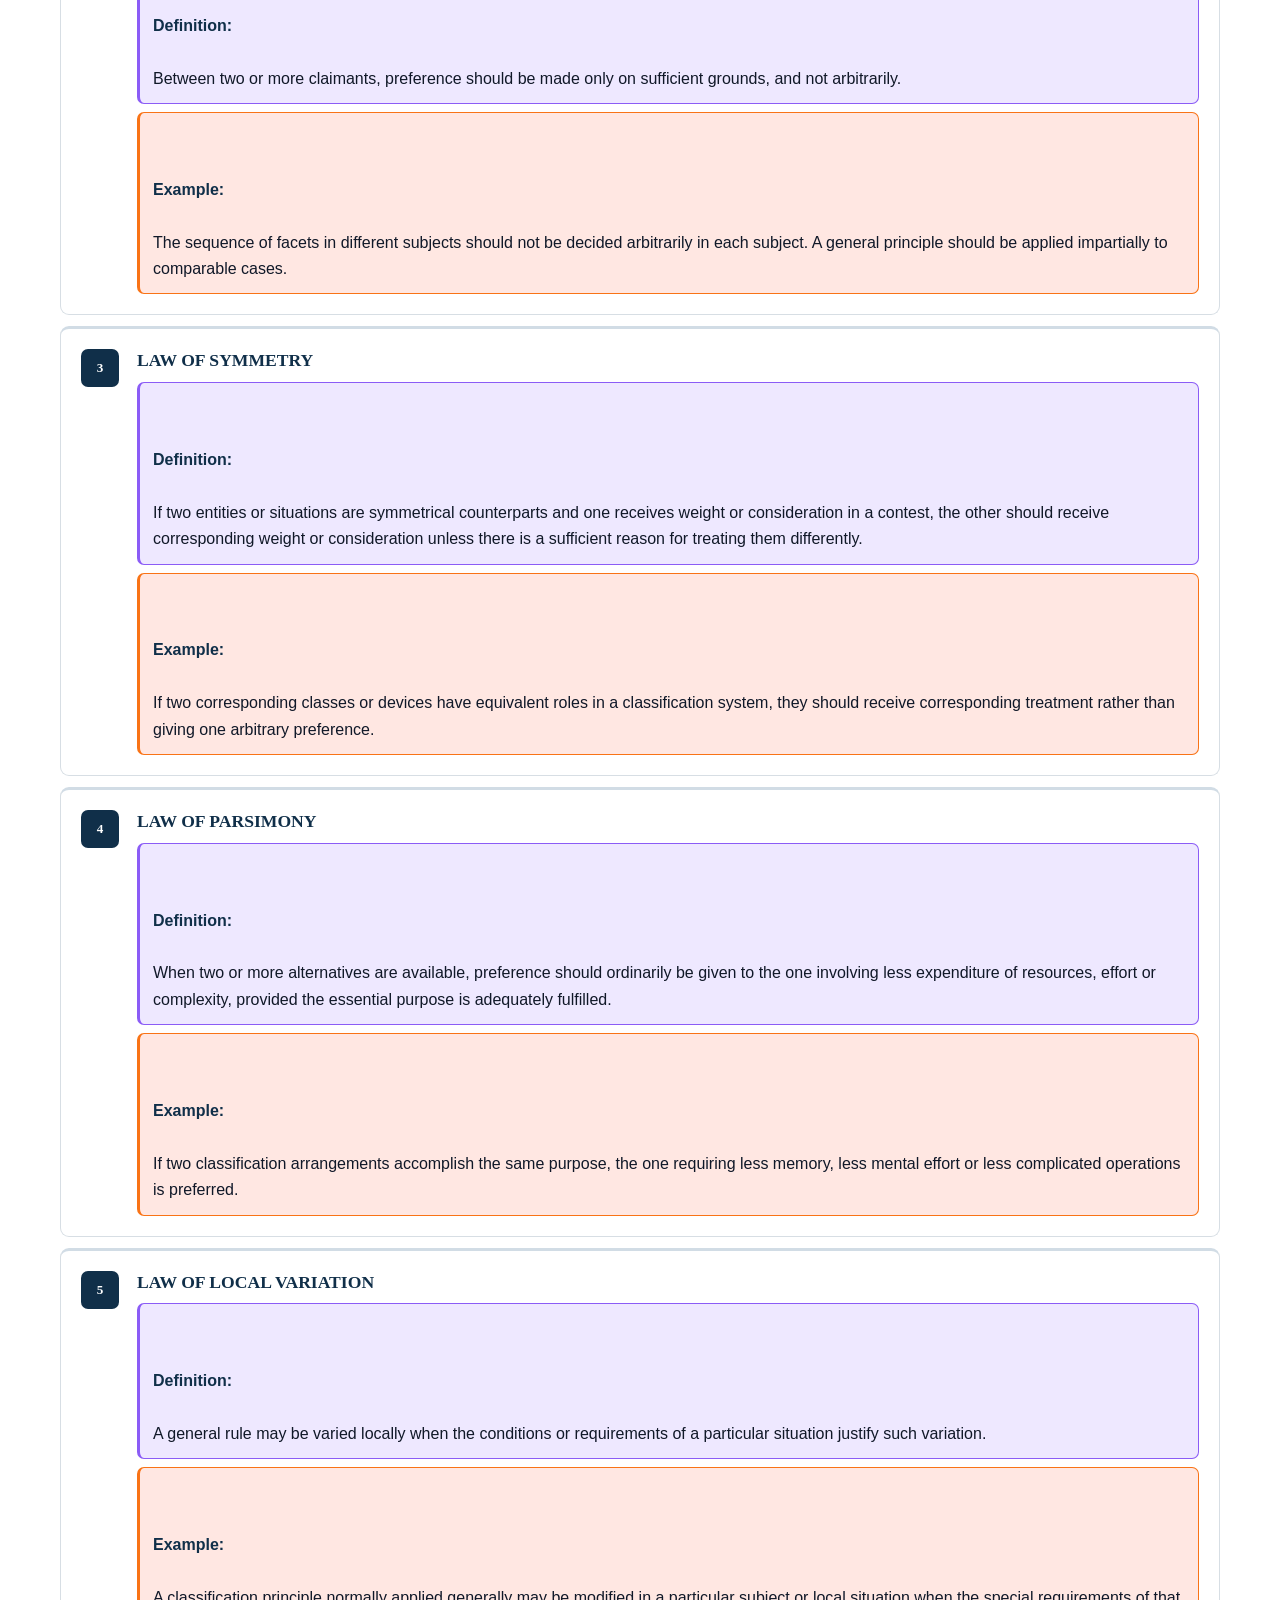
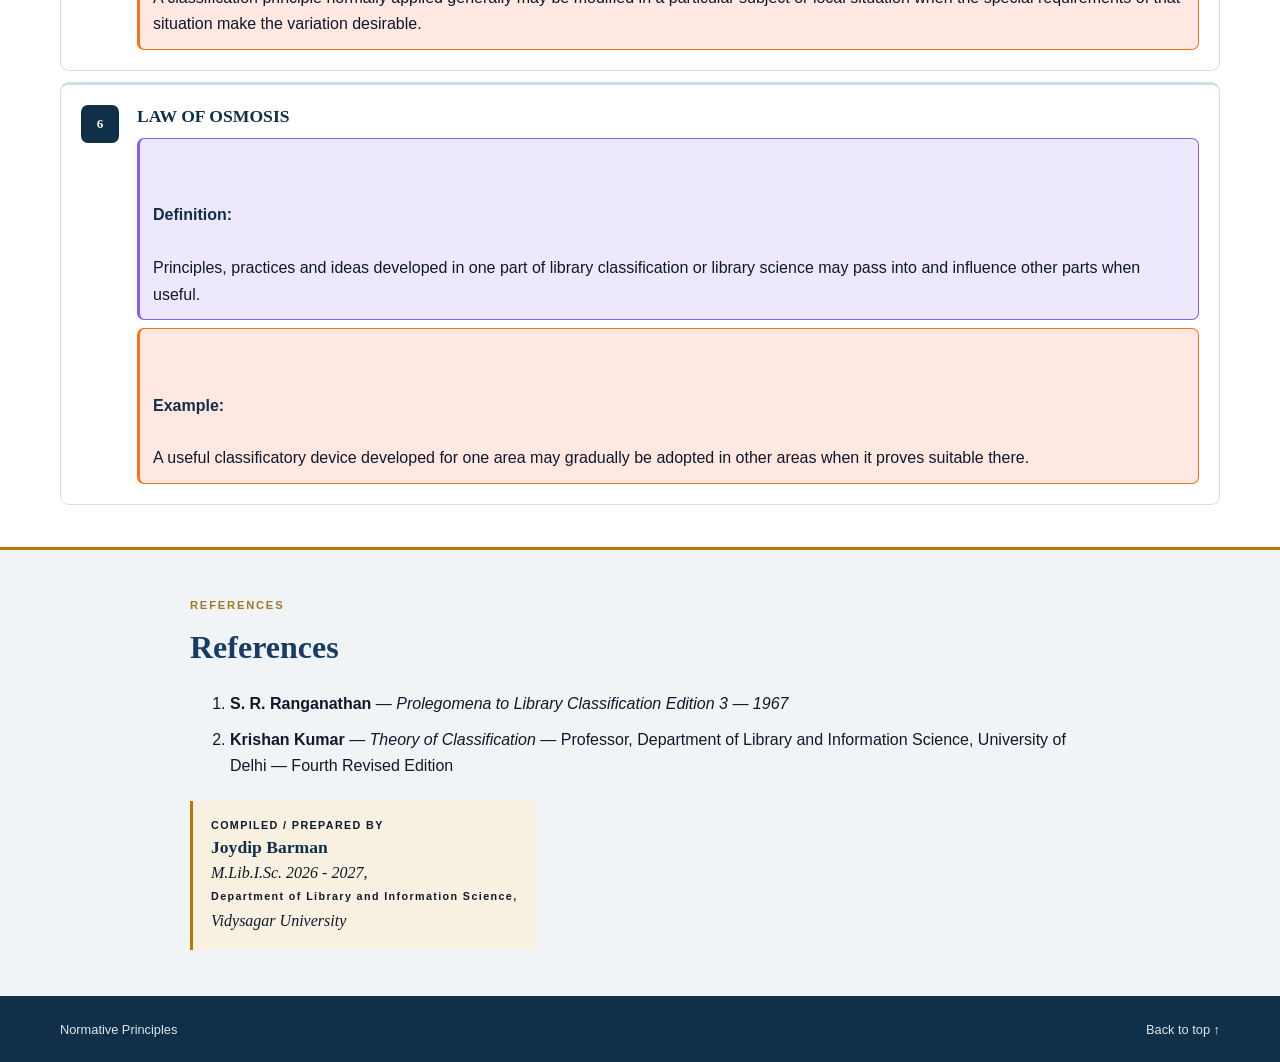
==== commit 670eff7a: "Add files via upload" ====
--- a/basic-laws.html
+++ b/basic-laws.html
@@ -289,7 +289,7 @@
      REFERENCES
     </div>
     <h2>
-     References &amp; Academic Credit
+     References
     </h2>
     <ol>
      <li>
@@ -298,7 +298,7 @@
       </strong>
       &mdash;
       <em>
-       Prolegomena to Library Classification
+       Prolegomena to Library Classification Edition 3 &mdash; 1967
       </em>
      </li>
      <li>
@@ -320,7 +320,13 @@
       Joydip Barman
      </strong>
      <em>
-      M.Lib.I.Sc., Vidysagar University
+      M.Lib.I.Sc. 2026 - 2027,
+     </em>
+     <span>
+      Department of Library and Information Science,
+     </span>
+     <em>
+      Vidysagar University
      </em>
     </div>
    </div>
--- a/style.css
+++ b/style.css
@@ -153,3 +153,472 @@
 
 /* FULL CHART PAGE */
 .chart-page-hero{width:min(1180px,calc(100% - 40px));margin:58px auto 8px;text-align:center}.chart-page-hero h1{margin:7px 0 10px;font-size:clamp(2rem,4.2vw,3.3rem)}.chart-page-hero p{max-width:760px;margin:auto;color:var(--muted)}.full-chart-page{margin-top:30px}.full-chart-page .dedicated-chart-canvas{min-height:520px}
+
+/* =========================================================
+   FULL CHART — THREE-LEVEL COLOUR HIERARCHY
+   Level 1 = Division
+   Level 2 = Subdivision
+   Level 3 = Sub-subdivision
+   ========================================================= */
+
+/* Division: the five main sections */
+.full-chart-page .org-main-head {
+  background: #e8eef7;
+  border: 1.5px solid #557493;
+}
+.full-chart-page .org-main-head:hover {
+  background: #dfe9f5;
+}
+.full-chart-page .org-main-title {
+  color: #173b63;
+}
+.full-chart-page .org-main-code {
+  color: #315f8a;
+}
+
+/* Subdivision: 1.1, 2.1, 3.1, 3.2, 3.3, etc. */
+.full-chart-page .org-division-head {
+  background: #eaf5ee;
+  border: 1.5px solid #5d8b70;
+}
+.full-chart-page .org-division-head strong {
+  color: #24543a;
+}
+.full-chart-page .org-division-head .org-code {
+  color: #2f6f4e;
+}
+
+/* Sub-subdivision: 3.1.1, 3.1.2, 3.1.3, etc. */
+.full-chart-page .org-sub-head {
+  background: #fbf2df;
+  border: 1.5px solid #c19a4b;
+}
+.full-chart-page .org-sub-head strong {
+  color: #70531d;
+}
+.full-chart-page .org-sub-head .org-code {
+  color: #a47720;
+}
+
+/* Individual topics remain neutral so the three structural levels stand out. */
+.full-chart-page .org-leaf {
+  background: #ffffff;
+  border: 1px solid #d9e0e5;
+}
+.full-chart-page .org-leaf span {
+  color: #8a6724;
+}
+
+/* Clear hierarchy connector colours */
+.full-chart-page .org-divisions {
+  border-left-color: #9ab7a4;
+}
+.full-chart-page .org-division:before {
+  background: #9ab7a4;
+}
+.full-chart-page .org-leaves {
+  border-left-color: #d2b675;
+}
+.full-chart-page .org-leaf:before {
+  background: #c8d1d6;
+}
+
+/* Small legend explaining the colours */
+.full-chart-page .chart-colour-key {
+  display: flex;
+  justify-content: center;
+  align-items: center;
+  gap: 16px;
+  flex-wrap: wrap;
+  margin: 14px auto 0;
+  font-size: .72rem;
+  color: var(--muted);
+}
+.full-chart-page .chart-colour-key span {
+  display: inline-flex;
+  align-items: center;
+  gap: 6px;
+}
+.full-chart-page .chart-colour-key i {
+  width: 14px;
+  height: 14px;
+  display: inline-block;
+  border-radius: 3px;
+  border: 1px solid;
+}
+.full-chart-page .chart-colour-key .key-division {
+  background: #e8eef7;
+  border-color: #557493;
+}
+.full-chart-page .chart-colour-key .key-subdivision {
+  background: #eaf5ee;
+  border-color: #5d8b70;
+}
+.full-chart-page .chart-colour-key .key-subsubdivision {
+  background: #fbf2df;
+  border-color: #c19a4b;
+}
+
+/* =========================================================
+   SITE-WIDE COLOUR HIERARCHY
+   Applied to HOME and every section page.
+   ========================================================= */
+
+/* HOME: five main divisions use the Division colour family. */
+.home-chart .branch {
+  background: #e8eef7;
+  border: 1.5px solid #6c89a3;
+  border-top: 4px solid #315f8a;
+}
+.home-chart .branch strong { color: #173b63; }
+.home-chart .branch small { color: #42627d; }
+.home-chart .branch:hover {
+  background: #dfe9f5;
+  border-color: #557493;
+}
+.home-chart .branch:nth-child(2) {
+  background: #eaf5ee;
+  border-color: #6d927b;
+  border-top-color: #2f6f4e;
+}
+.home-chart .branch:nth-child(2) strong { color: #24543a; }
+.home-chart .branch:nth-child(2) small { color: #47715a; }
+.home-chart .branch:nth-child(3) {
+  background: #fbf2df;
+  border-color: #c6a45f;
+  border-top-color: #a47720;
+}
+.home-chart .branch:nth-child(3) strong { color: #70531d; }
+.home-chart .branch:nth-child(3) small { color: #80662d; }
+.home-chart .branch:nth-child(4) {
+  background: #eeeaf7;
+  border-color: #9183ae;
+  border-top-color: #68578d;
+}
+.home-chart .branch:nth-child(4) strong { color: #4e416e; }
+.home-chart .branch:nth-child(4) small { color: #6c5e88; }
+.home-chart .branch:nth-child(5) {
+  background: #e8f3f4;
+  border-color: #65949a;
+  border-top-color: #39737a;
+}
+.home-chart .branch:nth-child(5) strong { color: #285d63; }
+.home-chart .branch:nth-child(5) small { color: #4d7479; }
+
+/* Section-page hierarchy: division -> subdivision -> individual topic. */
+.org-chart .org-root {
+  background: var(--navy);
+  border: 1px solid #294f6d;
+  box-shadow: 0 6px 18px #102f4915;
+}
+.org-chart .tree-root > .tree-group > .tree-branch {
+  background: #e8eef7;
+  border: 1.5px solid #6c89a3;
+  border-left: 4px solid #315f8a;
+}
+.org-chart .tree-root > .tree-group > .tree-branch strong { color: #173b63; }
+.org-chart .tree-root > .tree-group > ul > .tree-group > .tree-branch {
+  background: #eaf5ee;
+  border: 1.5px solid #6d927b;
+  border-left: 4px solid #2f6f4e;
+}
+.org-chart .tree-root > .tree-group > ul > .tree-group > .tree-branch strong { color: #24543a; }
+.org-chart .tree-root > .tree-group > ul > .tree-group > ul > .tree-group > .tree-branch {
+  background: #fbf2df;
+  border: 1.5px solid #c6a45f;
+  border-left: 4px solid #a47720;
+}
+.org-chart .tree-root > .tree-group > ul > .tree-group > ul > .tree-group > .tree-branch strong { color: #70531d; }
+.org-chart .tree-leaf {
+  background: #fffdf8;
+  border-color: #dfd3b8;
+}
+.org-chart .tree-leaf:hover {
+  background: #fbf2df;
+  border-color: #c6a45f;
+}
+.org-chart .tree-num { color: #a47720; font-weight: 800; }
+.org-chart .tree-count { background: #fff; border: 1px solid #d2dce2; color: #315f8a; }
+
+/* Detail content cards: keep Definition and Example visually distinct. */
+.section-head {
+  border-bottom: 2px solid #b9c9d5;
+}
+.section-head h2 {
+  background: #e8eef7;
+  border-left: 4px solid #315f8a;
+  padding: 7px 12px;
+  border-radius: 6px;
+}
+.item {
+  border-top: 3px solid #d1dce5;
+}
+.definition {
+  background: #eef4f8;
+  border-color: #cddbe4;
+  border-left: 3px solid #557493;
+}
+.example {
+  background: #fbf2df;
+  border-color: #e3d2ab;
+  border-left-color: #a47720;
+}
+
+/* References on every page: a restrained academic colour treatment. */
+.references {
+  background: #f0f4f7;
+  border-top: 3px solid #557493;
+}
+.references h2 {
+  color: #173b63;
+}
+.references .label {
+  color: #a47720;
+}
+
+/* Full Chart keeps the same site-wide hierarchy colours. */
+.full-chart-page .org-main-head {
+  background: #e8eef7;
+  border-color: #557493;
+  border-top: 4px solid #315f8a;
+}
+.full-chart-page .org-division-head {
+  background: #eaf5ee;
+  border-color: #5d8b70;
+  border-left: 4px solid #2f6f4e;
+}
+.full-chart-page .org-sub-head {
+  background: #fbf2df;
+  border-color: #c19a4b;
+  border-left: 4px solid #a47720;
+}
+.full-chart-page .org-leaf {
+  background: #fffdf8;
+  border-color: #dfd3b8;
+}
+.full-chart-page .org-leaf:hover {
+  background: #fbf2df;
+  border-color: #c6a45f;
+}
+
+
+/* =========================================================
+   HIGH-CONTRAST COLOUR SYSTEM — ALL PAGES
+   Division = strong blue
+   Subdivision = strong green
+   Sub-subdivision = strong gold/orange
+   Topics = crisp white
+   Definitions = violet
+   Examples = coral
+   ========================================================= */
+
+/* Global readability */
+body {
+  color: #101828;
+  background: #ffffff;
+}
+a {
+  color: #0645ad;
+}
+a:hover,
+a:focus {
+  color: #003078;
+}
+
+/* Main section cards / division level */
+.section-card,
+.main-card,
+.category-card,
+.org-main-head {
+  background: #0645ad !important;
+  border-color: #032f73 !important;
+  color: #ffffff !important;
+}
+.section-card *,
+.main-card *,
+.category-card *,
+.org-main-head * {
+  color: #ffffff !important;
+}
+
+/* Subdivision level */
+.subsection-card,
+.subdivision-card,
+.org-division-head {
+  background: #087f3e !important;
+  border-color: #045b2b !important;
+  color: #ffffff !important;
+}
+.subsection-card *,
+.subdivision-card *,
+.org-division-head * {
+  color: #ffffff !important;
+}
+
+/* Sub-subdivision level */
+.subsubsection-card,
+.sub-subdivision-card,
+.org-sub-head {
+  background: #f2a900 !important;
+  border-color: #a66f00 !important;
+  color: #17120a !important;
+}
+.subsubsection-card *,
+.sub-subdivision-card *,
+.org-sub-head * {
+  color: #17120a !important;
+}
+
+/* Individual topic/content cards */
+.topic-card,
+.item-card,
+.org-leaf,
+.card {
+  border-color: #b8c2cc;
+}
+
+/* Definition / Example visual distinction */
+.definition,
+.definition-box,
+.box-definition {
+  background: #eee8ff !important;
+  border-left-color: #5b21b6 !important;
+  border-color: #8b5cf6 !important;
+}
+.example,
+.example-box,
+.box-example {
+  background: #ffe7e2 !important;
+  border-left-color: #c2410c !important;
+  border-color: #f97316 !important;
+}
+
+/* Full chart: force the high-contrast hierarchy */
+.full-chart-page .org-main-head {
+  background: #0645ad !important;
+  border: 2px solid #032f73 !important;
+  color: #fff !important;
+}
+.full-chart-page .org-main-head * {
+  color: #fff !important;
+}
+.full-chart-page .org-division-head {
+  background: #087f3e !important;
+  border: 2px solid #045b2b !important;
+  color: #fff !important;
+}
+.full-chart-page .org-division-head * {
+  color: #fff !important;
+}
+.full-chart-page .org-sub-head {
+  background: #f2a900 !important;
+  border: 2px solid #a66f00 !important;
+  color: #17120a !important;
+}
+.full-chart-page .org-sub-head * {
+  color: #17120a !important;
+}
+
+/* Colour guide */
+.full-chart-page .chart-colour-key .key-division {
+  background: #0645ad !important;
+  border-color: #032f73 !important;
+}
+.full-chart-page .chart-colour-key .key-subdivision {
+  background: #087f3e !important;
+  border-color: #045b2b !important;
+}
+.full-chart-page .chart-colour-key .key-subsubdivision {
+  background: #f2a900 !important;
+  border-color: #a66f00 !important;
+}
+
+/* High-contrast navigation */
+header,
+.site-header,
+nav {
+  background: #062b63;
+}
+nav a,
+.site-header a {
+  color: #ffffff;
+}
+nav a:hover,
+nav a.active,
+.site-header a:hover,
+.site-header a.active {
+  background: #0b63f6;
+  color: #ffffff;
+}
+
+/* Buttons */
+button,
+.btn,
+.button,
+.card-link {
+  background: #0645ad;
+  color: #ffffff !important;
+  border-color: #032f73;
+}
+button:hover,
+.btn:hover,
+.button:hover,
+.card-link:hover {
+  background: #032f73;
+}
+
+/* References / credit */
+.references,
+.reference-box,
+.credit {
+  border-color: #b77900;
+}
+
+/* Focus visibility */
+a:focus-visible,
+button:focus-visible {
+  outline: 3px solid #f2a900;
+  outline-offset: 2px;
+}
+
+
+/* HOME — five primary divisions */
+.high-contrast-page .feature-card:nth-of-type(1),
+.high-contrast-page .home-card:nth-of-type(1),
+.high-contrast-page .division-card:nth-of-type(1) {
+  border-top: 8px solid #0645ad !important;
+}
+.high-contrast-page .feature-card:nth-of-type(2),
+.high-contrast-page .home-card:nth-of-type(2),
+.high-contrast-page .division-card:nth-of-type(2) {
+  border-top: 8px solid #087f3e !important;
+}
+.high-contrast-page .feature-card:nth-of-type(3),
+.high-contrast-page .home-card:nth-of-type(3),
+.high-contrast-page .division-card:nth-of-type(3) {
+  border-top: 8px solid #d97706 !important;
+}
+.high-contrast-page .feature-card:nth-of-type(4),
+.high-contrast-page .home-card:nth-of-type(4),
+.high-contrast-page .division-card:nth-of-type(4) {
+  border-top: 8px solid #6d28d9 !important;
+}
+.high-contrast-page .feature-card:nth-of-type(5),
+.high-contrast-page .home-card:nth-of-type(5),
+.high-contrast-page .division-card:nth-of-type(5) {
+  border-top: 8px solid #c2410c !important;
+}
+
+/* Home page hierarchy panels */
+.high-contrast-page .division,
+.high-contrast-page .home-division {
+  border-left: 8px solid #0645ad;
+}
+.high-contrast-page .subdivision,
+.high-contrast-page .home-subdivision {
+  border-left: 8px solid #087f3e;
+}
+.high-contrast-page .subsubdivision,
+.high-contrast-page .home-subsubdivision {
+  border-left: 8px solid #f2a900;
+}
